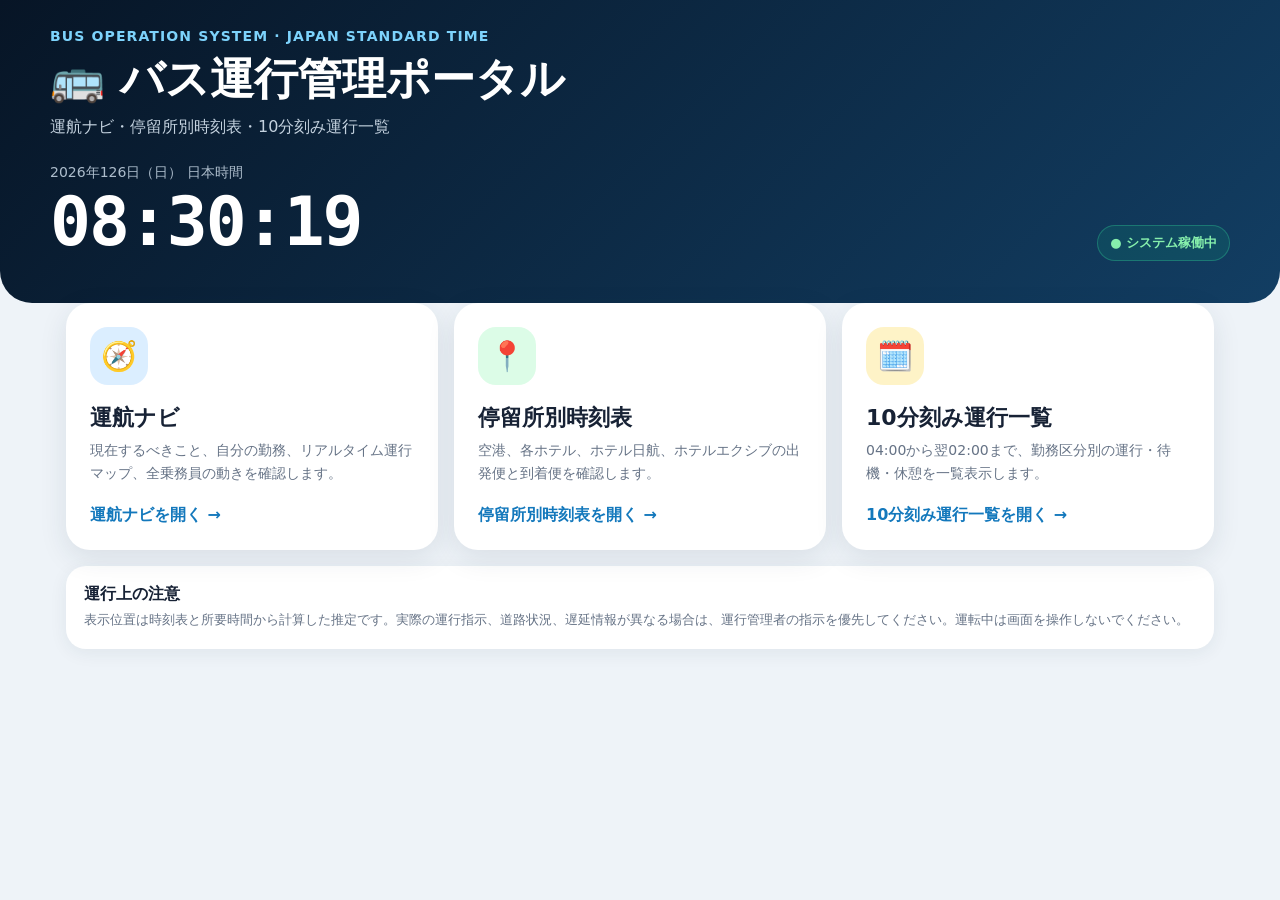
==== index.html @ beb30242 "バス運行管理アプリ初期登録" ====
<!doctype html>
<html lang="ja">
<head>
  <meta charset="utf-8">
  <meta name="viewport" content="width=device-width, initial-scale=1">
  <title>バス運行管理ポータル</title>
  <style>
    *{box-sizing:border-box}
    body{margin:0;min-height:100vh;background:#eef3f8;color:#172235;font-family:system-ui,-apple-system,"Segoe UI",sans-serif}
    header{background:linear-gradient(135deg,#071526,#123e63);color:#fff;padding:28px 18px 42px;border-radius:0 0 32px 32px}
    .wrap{max-width:1180px;margin:auto}
    .brand{font-size:14px;font-weight:900;color:#7dd3fc;letter-spacing:.08em}
    h1{margin:6px 0 0;font-size:clamp(27px,5vw,44px)}
    .description{margin-top:8px;color:#c4d2df}
    .clockbox{display:flex;justify-content:space-between;align-items:end;gap:20px;margin-top:26px;flex-wrap:wrap}
    .date{font-size:14px;color:#adbdcc}
    .clock{font:900 clamp(38px,8vw,68px) ui-monospace,monospace;letter-spacing:-2px}
    .status{background:#10b98122;border:1px solid #34d39955;color:#86efac;padding:8px 12px;border-radius:20px;font-size:13px;font-weight:900}
    main{padding:0 16px 50px;margin-top:-18px}
    .grid{display:grid;grid-template-columns:repeat(3,1fr);gap:16px}
    .card{display:flex;flex-direction:column;background:#fff;border-radius:24px;padding:22px;text-decoration:none;color:#172235;box-shadow:0 8px 28px #1a33461a;min-height:245px;border:2px solid transparent;transition:.2s}
    .card:hover{transform:translateY(-3px);border-color:#60a5fa;box-shadow:0 12px 35px #1a33462b}
    .icon{width:58px;height:58px;border-radius:18px;display:grid;place-items:center;font-size:29px}
    .blue{background:#dbeeff}.green{background:#dcfce7}.amber{background:#fef3c7}
    .card h2{margin:18px 0 6px;font-size:22px}
    .card p{margin:0;color:#667386;line-height:1.65;font-size:14px}
    .open{margin-top:auto;padding-top:20px;color:#1378bc;font-weight:900}
    .info{background:#fff;border-radius:20px;padding:18px;margin-top:16px;box-shadow:0 4px 18px #1a334612}
    .info b{display:block;margin-bottom:5px}
    .info p{margin:0;color:#667386;font-size:13px;line-height:1.6}
    @media(max-width:850px){.grid{grid-template-columns:1fr}.card{min-height:205px}}
  </style>
</head>
<body>
  <header>
    <div class="wrap">
      <div class="brand">BUS OPERATION SYSTEM · JAPAN STANDARD TIME</div>
      <h1>🚌 バス運行管理ポータル</h1>
      <div class="description">運航ナビ・停留所別時刻表・10分刻み運行一覧</div>
      <div class="clockbox">
        <div>
          <div class="date" id="date">日本標準時</div>
          <div class="clock" id="clock">00:00:00</div>
        </div>
        <div class="status">● システム稼働中</div>
      </div>
    </div>
  </header>

  <main class="wrap">
    <div class="grid">
      <a class="card" href="bus_driver_app_miami_final.html">
        <div class="icon blue">🧭</div>
        <h2>運航ナビ</h2>
        <p>現在するべきこと、自分の勤務、リアルタイム運行マップ、全乗務員の動きを確認します。</p>
        <div class="open">運航ナビを開く →</div>
      </a>

      <a class="card" href="bus_stop_timetable.html">
        <div class="icon green">📍</div>
        <h2>停留所別時刻表</h2>
        <p>空港、各ホテル、ホテル日航、ホテルエクシブの出発便と到着便を確認します。</p>
        <div class="open">停留所別時刻表を開く →</div>
      </a>

      <a class="card" href="operation_matrix.html">
        <div class="icon amber">🗓️</div>
        <h2>10分刻み運行一覧</h2>
        <p>04:00から翌02:00まで、勤務区分別の運行・待機・休憩を一覧表示します。</p>
        <div class="open">10分刻み運行一覧を開く →</div>
      </a>
    </div>

    <section class="info">
      <b>運行上の注意</b>
      <p>表示位置は時刻表と所要時間から計算した推定です。実際の運行指示、道路状況、遅延情報が異なる場合は、運行管理者の指示を優先してください。運転中は画面を操作しないでください。</p>
    </section>
  </main>

  <script>
    function renderJapanTime(){
      const parts = new Intl.DateTimeFormat('ja-JP', {
        timeZone: 'Asia/Tokyo',
        year: 'numeric', month: 'long', day: 'numeric', weekday: 'short',
        hour: '2-digit', minute: '2-digit', second: '2-digit', hourCycle: 'h23'
      }).formatToParts(new Date());
      const get = type => parts.find(x => x.type === type)?.value || '';
      document.getElementById('date').textContent = `${get('year')}年${get('month')}${get('day')}日（${get('weekday')}） 日本時間`;
      document.getElementById('clock').textContent = `${get('hour')}:${get('minute')}:${get('second')}`;
    }
    renderJapanTime();
    setInterval(renderJapanTime, 1000);
  </script>
</body>
</html>
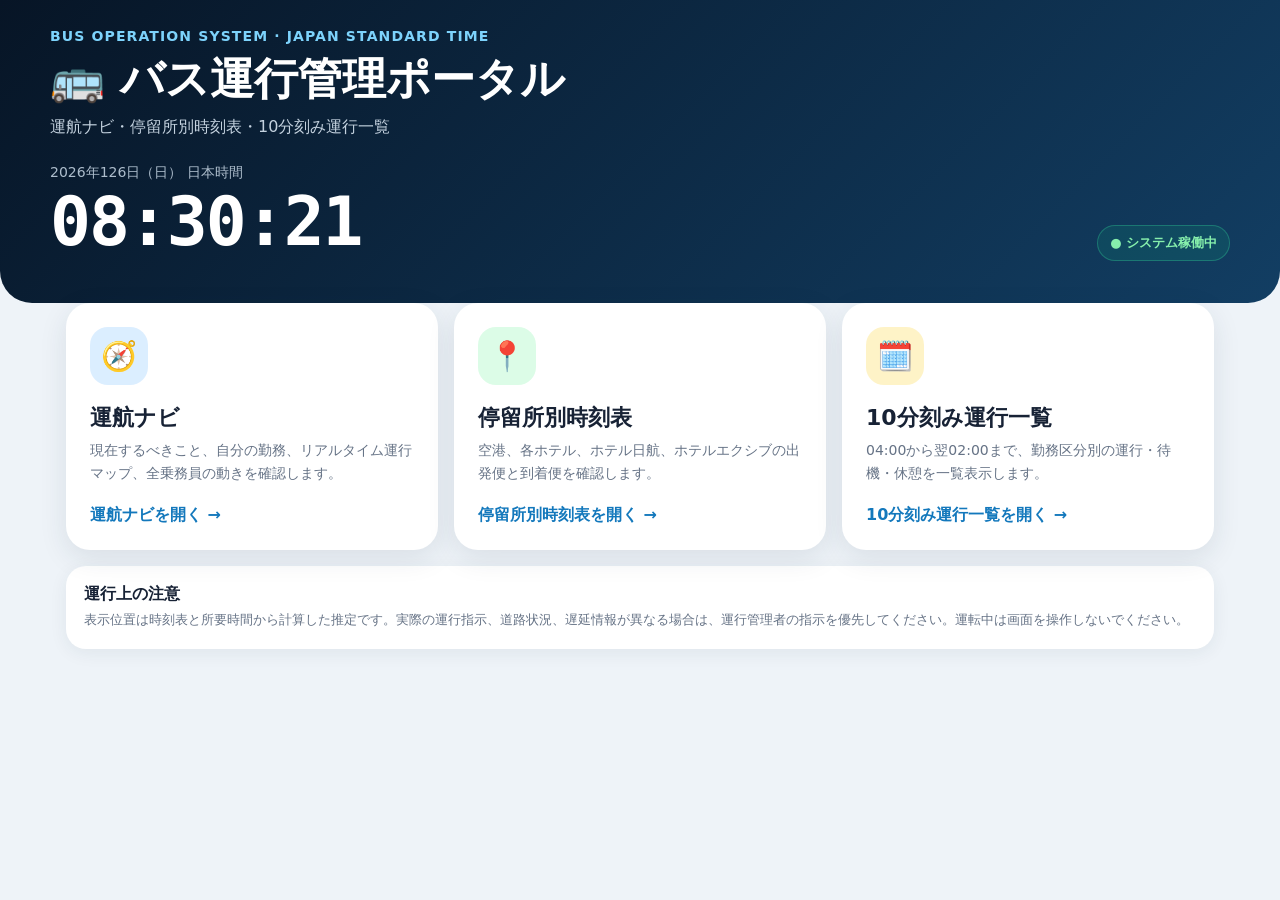
==== commit c3d64c1e: "Fix navigation links Co-authored-by: Copilot <223556219+Copilot@users.noreply.github.com>" ====
--- a/index.html
+++ b/index.html
@@ -49,7 +49,7 @@
 
   <main class="wrap">
     <div class="grid">
-      <a class="card" href="bus_driver_app_miami_final.html">
+      <a class="card" href="bus_driver_app_japan_final.html">
         <div class="icon blue">🧭</div>
         <h2>運航ナビ</h2>
         <p>現在するべきこと、自分の勤務、リアルタイム運行マップ、全乗務員の動きを確認します。</p>
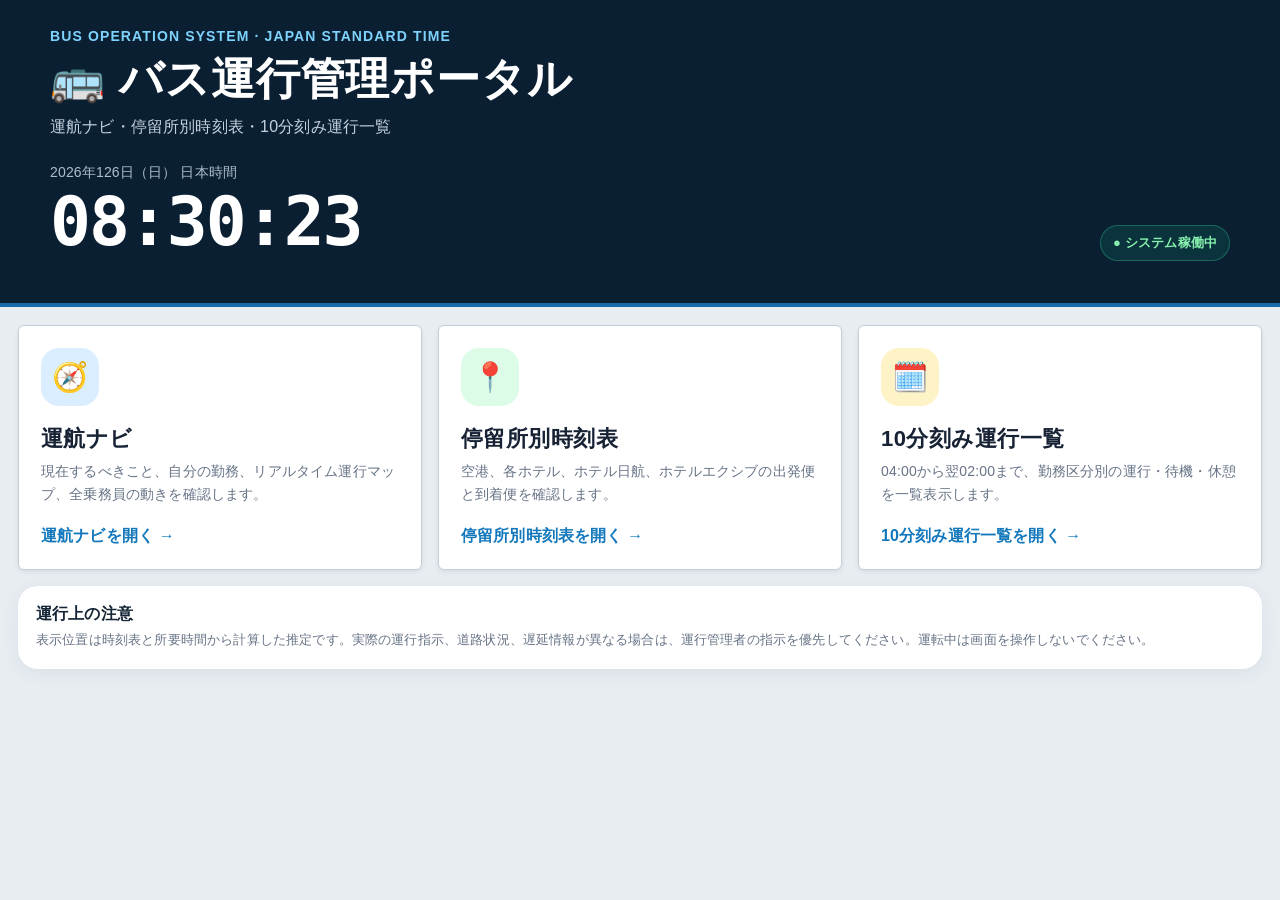
==== commit 9a87ce78: "運行指令向けUIに統一して情報表示を整理" ====
--- a/index.html
+++ b/index.html
@@ -30,6 +30,7 @@
     .info p{margin:0;color:#667386;font-size:13px;line-height:1.6}
     @media(max-width:850px){.grid{grid-template-columns:1fr}.card{min-height:205px}}
   </style>
+  <link rel="stylesheet" href="operations-ui.css">
 </head>
 <body>
   <header>
--- a/operations-ui.css
+++ b/operations-ui.css
@@ -0,0 +1,7 @@
+:root{--ops-navy:#0b1f33;--ops-navy2:#15324b;--ops-blue:#1769aa;--ops-bg:#e8edf2;--ops-panel:#fff;--ops-line:#c4ced8;--ops-text:#152536;--ops-muted:#5c6c7b;--ops-ok:#147a55;--ops-warn:#c98600;--ops-danger:#b42318}
+*{box-sizing:border-box}html,body{background:var(--ops-bg)!important;color:var(--ops-text)!important;font-family:"BIZ UDPGothic","Noto Sans JP","Yu Gothic UI",sans-serif!important}body{letter-spacing:.01em}.main,main{max-width:1440px!important;margin:0 auto!important;padding:18px!important}
+header,.topbar,.hero{background:var(--ops-navy)!important;background-image:none!important;border-radius:0!important;box-shadow:none!important;border-bottom:4px solid var(--ops-blue)!important}h1,h2,h3{letter-spacing:.02em}.card,.panel,.operationsInfo,.mapCard,.scheduleCard,.teamCard{background:var(--ops-panel)!important;border:1px solid var(--ops-line)!important;border-radius:6px!important;box-shadow:0 2px 5px #0b1f3314!important}.driverModeCard{background:var(--ops-navy2)!important;background-image:none!important;border-radius:6px!important;border-left:8px solid var(--ops-blue)!important;box-shadow:none!important}.mode-driving{border-left-color:#22a2dc!important}.mode-standby,.mode-break{border-left-color:var(--ops-warn)!important}.mode-suspended{border-left-color:var(--ops-danger)!important}.mode-finished{background:#33485c!important;border-left-color:#7b8b99!important}.driverTitle{font-size:clamp(26px,4vw,42px)!important}.driverGrid{gap:1px!important;background:#ffffff35!important;border:1px solid #ffffff35!important}.driverInfo{border:0!important;border-radius:0!important;background:#ffffff10!important}.driverBtn,.btn,button{border-radius:4px!important;box-shadow:none!important}.driverBtn.alert{background:#fff1f0!important;color:var(--ops-danger)!important;border:1px solid #f1a8a2!important}.driverBtn.secondary{background:#294860!important;border:1px solid #71879a!important}.operationsInfo{padding:16px!important}.operationsInfo h2{font-size:20px!important}.trafficDemoCard{border:1px solid #d7b35b!important;border-left:6px solid var(--ops-warn)!important;background:#fffdf5!important}.reportCard{border:1px solid var(--ops-line)!important;border-left:6px solid var(--ops-danger)!important;background:#fff!important;border-radius:4px!important;padding:14px!important}.reportCard[style*="f59e0b"]{border-left-color:var(--ops-warn)!important;background:#fffdf5!important}.affectedTable{font-size:13px!important}.affectedTable th{background:#edf2f6!important;color:#263c50!important;position:sticky;top:0}.affectedTable th,.affectedTable td{border-bottom:1px solid #d6dee5!important}.reportDetails{margin-top:10px}.reportDetails summary{cursor:pointer;display:inline-flex;align-items:center;gap:7px;padding:8px 11px;border:1px solid #9facb8;border-radius:4px;background:#f4f7f9;font-weight:800;color:#273d50}.reportDetails summary:hover{background:#e8eef3}.reportDetails summary::marker{color:var(--ops-blue)}.reportSummaryLine{display:grid;grid-template-columns:repeat(4,minmax(110px,1fr));gap:8px;margin-top:10px}.reportMetric{padding:8px 10px;border:1px solid #d5dde5;background:#f7f9fb}.reportMetric span{display:block;font-size:11px;color:var(--ops-muted)}.reportMetric b{display:block;margin-top:3px}.pill,.badge{border-radius:3px!important}.mapScheduleLayout{gap:12px!important}.mapCard,.scheduleCard{min-height:0!important}.teamCard .person,.teamCard .crewCard{border-radius:4px!important}.portalHomeButton{border-radius:4px!important;background:var(--ops-navy)!important}.muted{color:var(--ops-muted)!important}
+/* Decorative emoji reduction */
+.operationsInfo h2,.mapCard h2,.scheduleCard h2,.teamCard h2{font-weight:900!important}
+@media(max-width:760px){.main,main{padding:8px!important}.driverGrid{grid-template-columns:1fr 1fr!important}.reportSummaryLine{grid-template-columns:1fr 1fr}.affectedTable{font-size:12px!important}.operationsInfo{padding:12px!important}}
+@media print{body{background:#fff!important}.driverBtn,.portalHomeButton{display:none!important}}
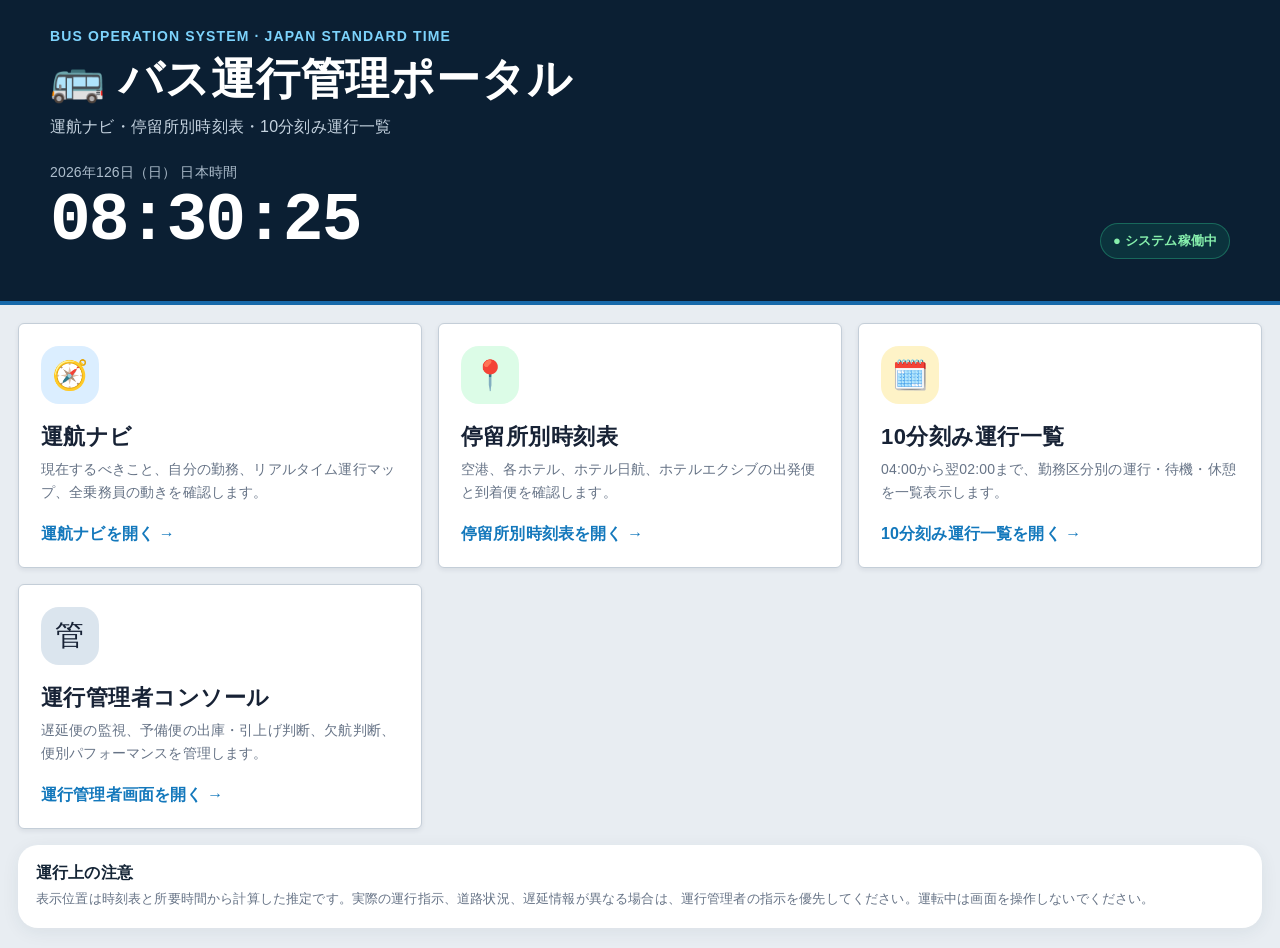
==== commit 81cb5637: "運行管理者コンソールの土台を追加" ====
--- a/index.html
+++ b/index.html
@@ -92,5 +92,6 @@
     renderJapanTime();
     setInterval(renderJapanTime, 1000);
   </script>
+  <script src="portal-admin-card.js"></script>
 </body>
 </html>
--- a/operations-ui.css
+++ b/operations-ui.css
@@ -5,3 +5,16 @@
 .operationsInfo h2,.mapCard h2,.scheduleCard h2,.teamCard h2{font-weight:900!important}
 @media(max-width:760px){.main,main{padding:8px!important}.driverGrid{grid-template-columns:1fr 1fr!important}.reportSummaryLine{grid-template-columns:1fr 1fr}.affectedTable{font-size:12px!important}.operationsInfo{padding:12px!important}}
 @media print{body{background:#fff!important}.driverBtn,.portalHomeButton{display:none!important}}
+
+/* V6.2 operational map vehicle markers */
+.busdot.mapBusActive{z-index:40!important;filter:none!important}
+.busdot.mapBusActive .buspin{width:28px!important;height:28px!important;border:4px solid #fff!important;box-shadow:0 0 0 3px #1769aa,0 5px 12px #0b1f3366!important;background:#1769aa!important}
+.busdot.mapBusDelayed .buspin{background:#d97706!important;box-shadow:0 0 0 3px #d97706,0 5px 12px #0b1f3366!important}
+.busdot.mapBusSevere .buspin{background:#b42318!important;box-shadow:0 0 0 3px #b42318,0 5px 12px #0b1f3366!important}
+.busdot.mapBusActive .buspin:after{top:-18px!important;border-left-width:8px!important;border-right-width:8px!important;border-bottom-width:17px!important;border-bottom-color:#1769aa!important;filter:drop-shadow(0 -1px 0 #fff)}
+.busdot.mapBusDelayed .buspin:after{border-bottom-color:#d97706!important}.busdot.mapBusSevere .buspin:after{border-bottom-color:#b42318!important}
+.mapDirectionBadge{position:absolute;left:50%;top:34px;transform:translateX(-50%);min-width:112px;padding:6px 8px;background:#0b1f33;color:#fff;border:2px solid #fff;border-radius:4px;box-shadow:0 4px 12px #0b1f3355;text-align:center;line-height:1.25;pointer-events:none;white-space:nowrap}
+.mapDirectionBadge:before{content:"";position:absolute;left:50%;top:-7px;transform:translateX(-50%);border-left:6px solid transparent;border-right:6px solid transparent;border-bottom:6px solid #fff}
+.mapDirectionBadge b{font-size:13px}.mapDirectionBadge span{display:block;font-size:11px;color:#d9e5ef;margin-top:2px}.mapDirectionBadge em{display:block;color:#ffd166;font-size:11px;font-style:normal;font-weight:900;margin-top:2px}.mapDirectionBadge em.onTime{color:#73e2b2}
+.busdot.selected .mapDirectionBadge{outline:3px solid #38bdf8;outline-offset:2px}
+@media(max-width:760px){.mapDirectionBadge{min-width:92px;padding:5px 6px}.mapDirectionBadge span{max-width:110px;overflow:hidden;text-overflow:ellipsis}.busdot.mapBusActive .buspin{width:24px!important;height:24px!important}}
